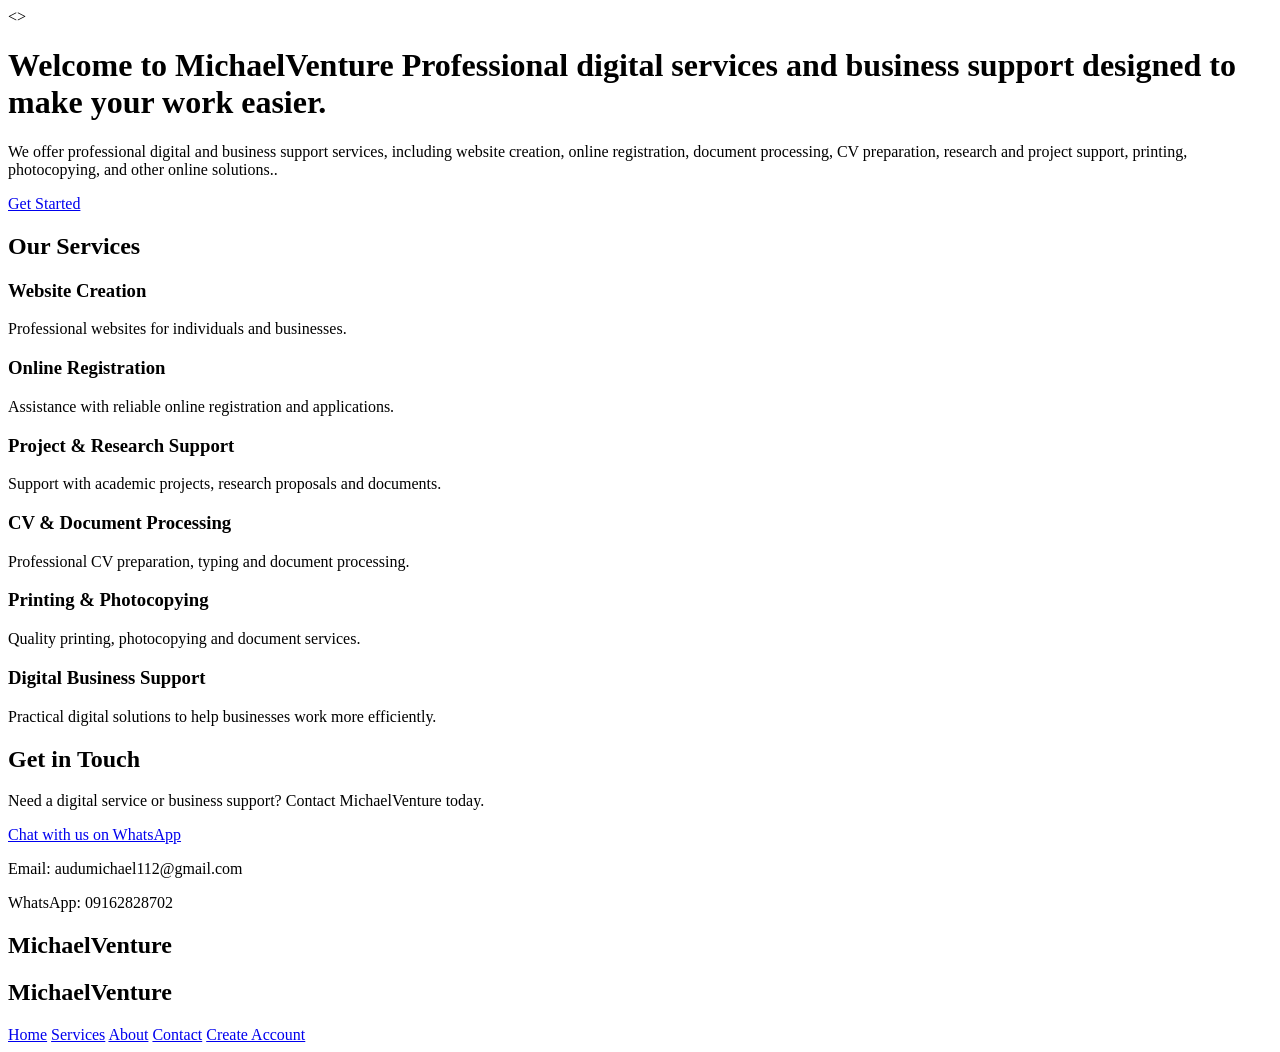
==== index.html @ bf7665ac "Add files via upload" ====
<!DOCTYPE html>
<>
<head>
    <title>MichaelVenture</title>
    <link rel="stylesheet"
      href="style.css">
  </head>

<body>

    <h1>Welcome to MichaelVenture
Professional digital services and business support designed to make your work easier.</h1>

    <p>We offer professional digital and business support services, including website creation, online registration, document processing, CV preparation, research and project support, printing, photocopying, and other online solutions..</p>

    <a href="#services" class="get-started">Get Started</a>
  <section class="services" id="services">

    <h2>Our Services</h2>

    <div class="service-container">

        <div class="service-card">
            <h3>Website Creation</h3>
            <p>Professional websites for individuals and businesses.</p>
        </div>

        <div class="service-card">
            <h3>Online Registration</h3>
            <p>Assistance with reliable online registration and applications.</p>
        </div>

        <div class="service-card">
            <h3>Project & Research Support</h3>
            <p>Support with academic projects, research proposals and documents.</p>
        </div>

        <div class="service-card">
            <h3>CV & Document Processing</h3>
            <p>Professional CV preparation, typing and document processing.</p>
        </div>

        <div class="service-card">
            <h3>Printing & Photocopying</h3>
            <p>Quality printing, photocopying and document services.</p>
        </div>

        <div class="service-card">
            <h3>Digital Business Support</h3>
            <p>Practical digital solutions to help businesses work more efficiently.</p>
        </div>

    </div>

  </><section class="contact" id="contact">

    <h2>Get in Touch</h2>

    <p>
        Need a digital service or business support?
        Contact MichaelVenture today.
    </p>

    <a href="https://wa.me/2349162828702" class="contact-button">
        Chat with us on WhatsApp
    </a>

    <p>Email: audumichael112@gmail.com</p>
    <p>WhatsApp: 09162828702</p>

  </section>

</body>
        <nav>
              <h2>MichaelVenture</h2>

    <nav>
    <h2>MichaelVenture</h2>

    <div>
        <a href="#">Home</a>
        <a href="#services">Services</a>
        <a href="#about">About</a>
        <a href="#contact">Contact</a>
        <a href="register.html">Create Account</a>
    </div>
    </nav>
---- style.css ----
{body {
    font-family: Arial, sans-serif;
    text-align: center;
    padding: 20px;
    background: #f5f5f5;
  }
h1 {
    h1 {
    font-size: 32px;
    margin-bottom: 15px;
    }
p {
    font-size: 18px;
    line-height: 1.6;
}

button {
    padding: 12px 25px;
    font-size: 16px;
    border: none;
    border-radius: 8px;
    cursor: pointer;
  nav {
    display: flex;
    justify-content: space-between;
    align-items: center;
    padding: 15px 20px;
    background: #111;
}

nav h2 {
    margin: 0;
    color: white;
}

nav a {
    color: white;
    text-decoration: none;
    margin-left: 15px;
.services {
    padding: 40px 20px;
}

.services h2 {
    font-size: 30px;
    margin-bottom: 25px;
}

.service-container {
    display: grid;
    gap: 20px;
}

.service-card {
    background: white;
    padding: 20px;
    border-radius: 12px;
    box-shadow: 0 4px 10px rgba(0, 0, 0, 0.1);
}

.service-card h3 {
    margin-top: 0;
    font-size: 20px;
}

.service-card p {
    margin-bottom: 0;
@media (min-width: 700px) {

    .service-container {
        grid-template-columns: repeat(3, 1fr);
    }
.get-started {
    display: inline-block;
    padding: 12px 25px;
    background: #111;
    color: white;
    text-decoration: none;
    border-radius: 8px;
    margin-top: 20px;
}.contact {
    padding:.register {
    max-width: 450px;
    margin: 40px auto;
    padding: 30px 20px;
    background: white;
    border-radius: 12px;
    box-shadow: 0 4px 15px rgba(0, 0, 0, 0.1);
}

.register h1 {
    text-align: center;
    font-size: 30px;
    margin-bottom: 10px;
}

.register > p {
    text-align: center;
    line-height: 1.5;
}

.register form {
    display: flex;
    flex-direction: column;
    margin-top: 25px;
}

.register label {
    margin-top: 15px;
    margin-bottom: 6px;
    font-weight: bold;
}

.register input {
    padding: 13px;
    border: 1px solid #ccc;
    border-radius: 7px;
    font-size: 16px;
}

.register button {
    margin-top: 25px;
    padding: 13px;
    background: #111;
    color: white;
    border: none;
    border-radius: 7px;
    font-size: 16px;
} 50px 20px;
    text-align: center;
    background: white;
    margin-top: 30px;
}

.contact h2 {
    font-size: 30px;
    margin-bottom: 15px;
}

.contact p {
    margin: 10px 0;
}

.contact-button {
    display: inline-block;
    padding: 13px 25px;
    margin: 20px 0;
    background: #111;
    color: white;
    text-decoration: none;
    border-radius: 8px;
}.login {
    max-width: 450px;
    margin: 40px auto;
    padding: 30px 20px;
    background: white;
    border-radius: 12px;
    box-shadow: 0 4px 15px rgba(0, 0, 0, 0.1);
}

.login h1 {
    text-align: center;
    font-size: 30px;
    margin-bottom: 10px;
}

.login > p {
    text-align: center;
    line-height: 1.5;
}

.login form {
    display: flex;
    flex-direction: column;
    margin-top: 25px;
}

.login label {
    margin-top: 15px;
    margin-bottom: 6px;
    font-weight: bold;
}

.login input {
    padding: 13px;
    border: 1px solid #ccc;
    border-radius: 7px;
    font-size: 16px;
}

.login button {
    margin-top: 25px;
    padding: 13px;
    background: #111;
    color: white;
    border: none;
    border-radius: 7px;
    font-size: 16px;
}
}
      .login {
    max-width: 450px;
    margin: 40px auto;
    padding: 30px 20px;
    background: white;
    border-radius: 12px;
    box-shadow: 0 4px 15px rgba(0, 0, 0, 0.1);
}

.login h1 {
    text-align: center;
    font-size: 30px;
    margin-bottom: 10px;
}

.login > p {
    text-align: center;
    line-height: 1.5;
}

.login form {
    display: flex;
    flex-direction: column;
    margin-top: 25px;
}

.login label {
    margin-top: 15px;
    margin-bottom: 6px;
    font-weight: bold;
}

.login input {
    padding: 13px;
    border: 1px solid #ccc;
    border-radius: 7px;
    font-size: 16px;
}

.login button {
    margin-top: 25px;
    padding: 13px;
    background: #111;
    color: white;
    border: none;
    border-radius: 7px;
    font-size: 16px;
}
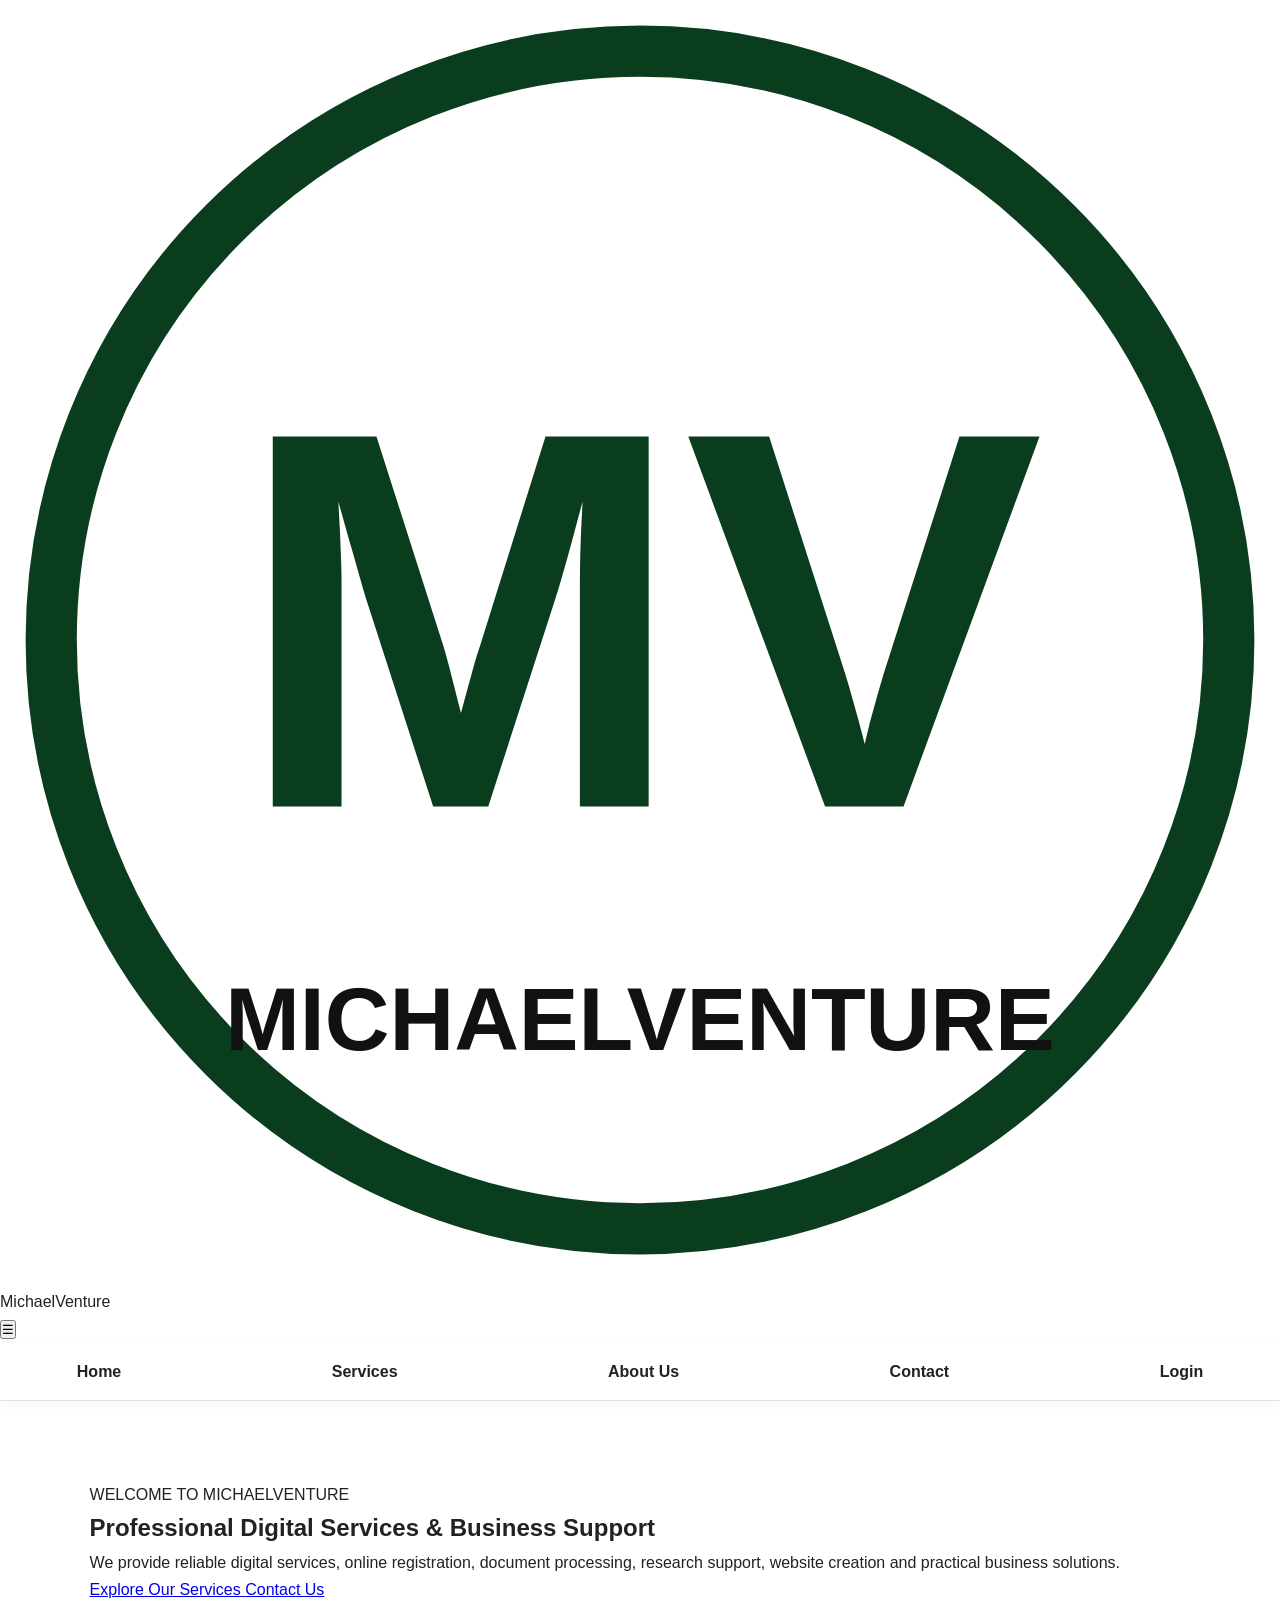
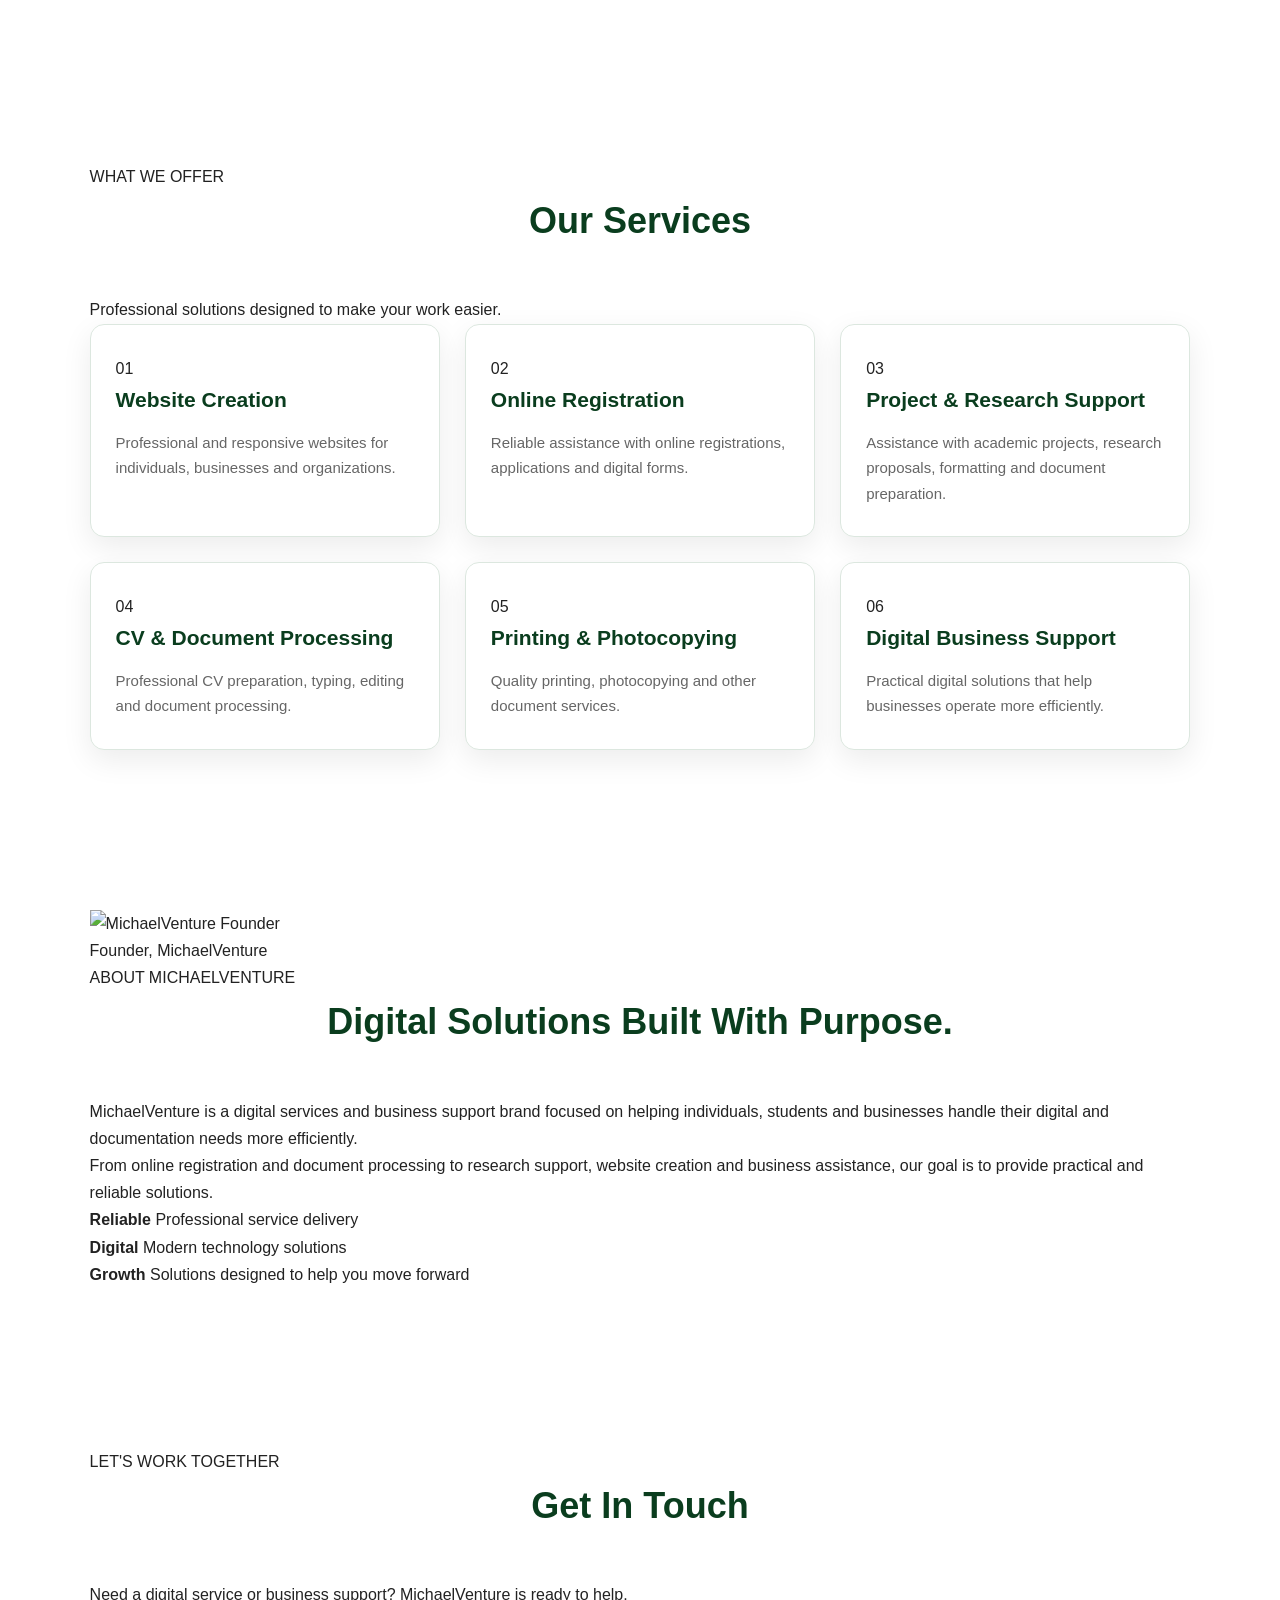
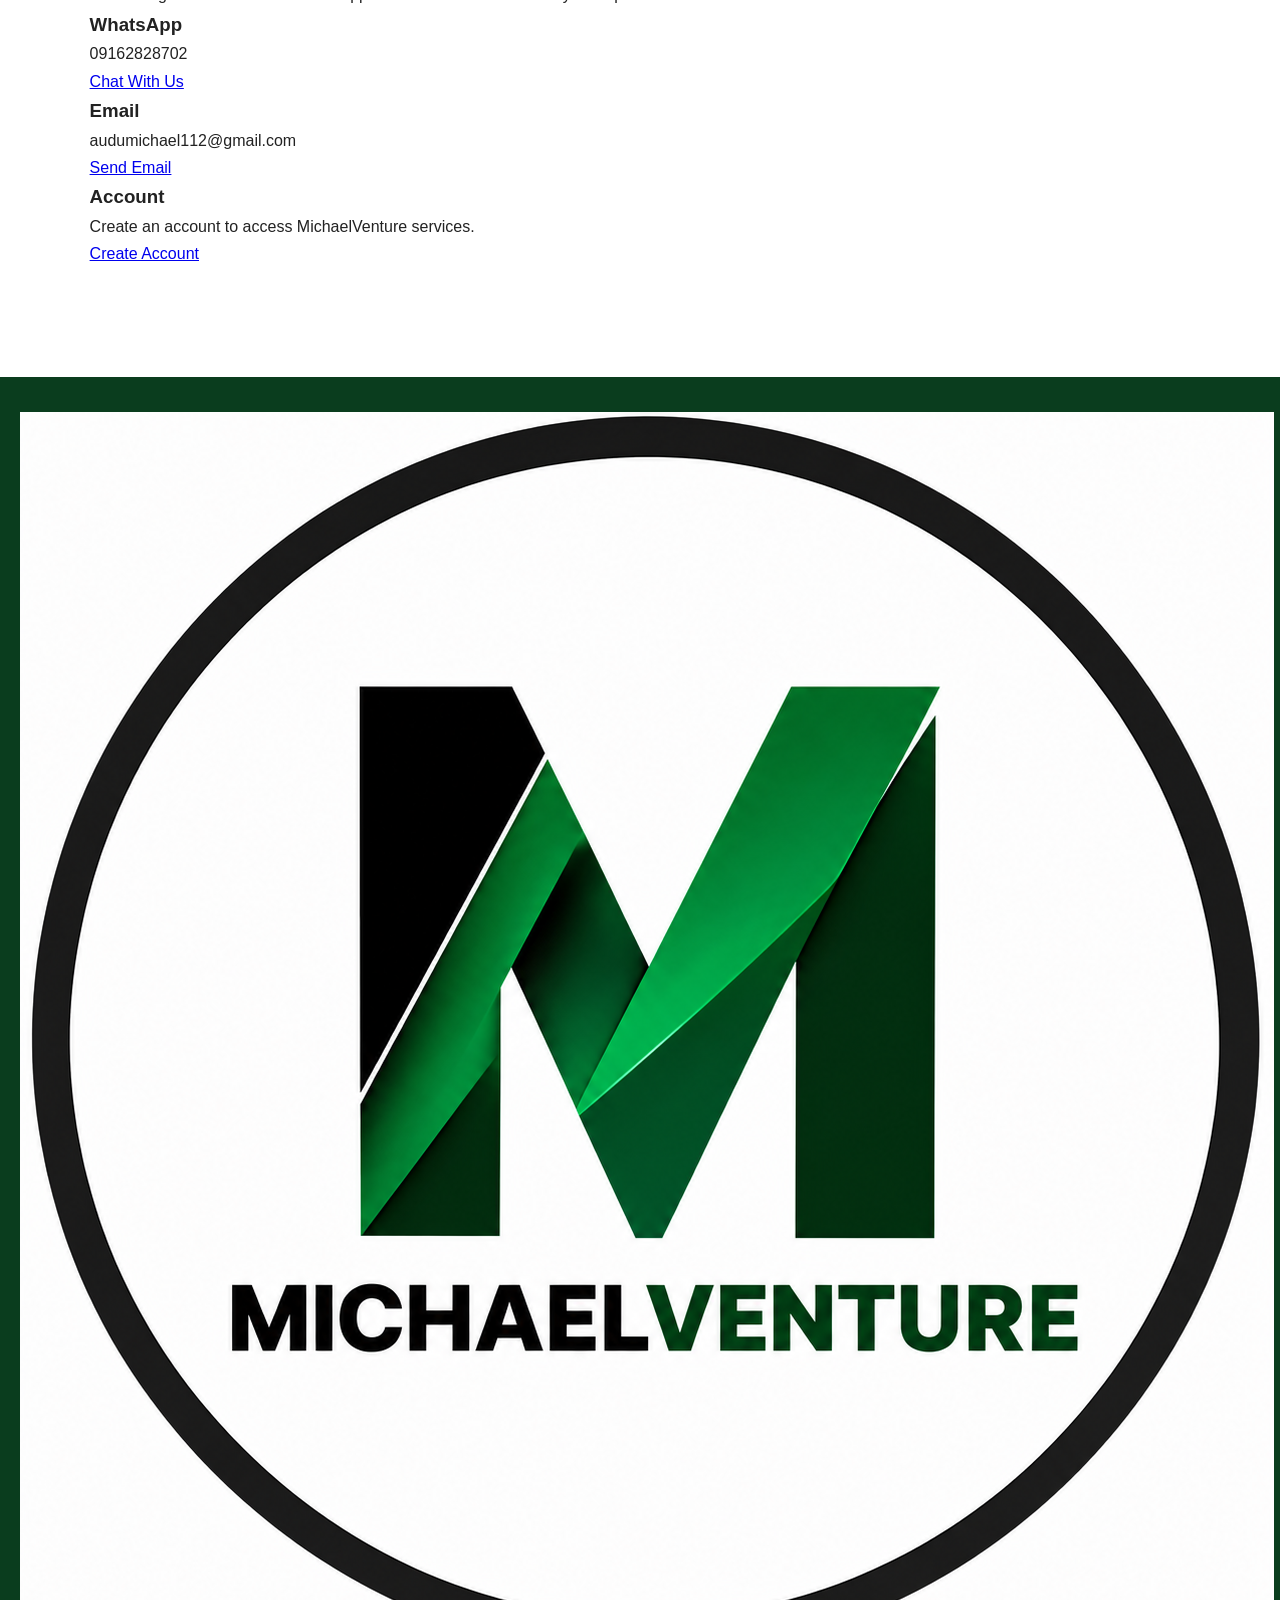
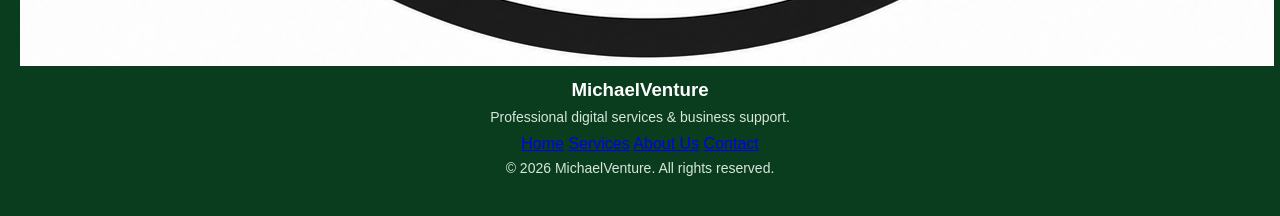
==== commit 22161a98: "Update index.html" ====
--- a/index.html
+++ b/index.html
@@ -1,87 +1,374 @@
 <!DOCTYPE html>
-<>
+<html lang="en">
 <head>
-    <title>MichaelVenture</title>
-    <link rel="stylesheet"
-      href="style.css">
-  </head>
+    <meta charset="UTF-8">
+    <meta name="viewport" content="width=device-width, initial-scale=1.0">
+
+    <title>MichaelVenture | Digital Services & Business Support</title>
+
+    <link rel="stylesheet" href="style.css">
+
+    <style>
+        /* HOMEPAGE WATERMARK */
+        html {
+            min-height: 100%;
+            background: #f1f7f3;
+            scroll-behavior: smooth;
+        }
+
+        body {
+            position: relative;
+            isolation: isolate;
+            min-height: 100vh;
+        }
+
+        body::before {
+            content: "";
+            position: fixed;
+            inset: 0;
+            background-image: url("./logo.png");
+            background-repeat: no-repeat;
+            background-position: center center;
+            background-size: min(85vw, 600px);
+            opacity: 0.16;
+            pointer-events: none;
+            z-index: -1;
+        }
+
+        /* Keep the header and page content above the watermark */
+        body > header,
+        body > main,
+        body > footer {
+            position: relative;
+            z-index: 1;
+        }
+
+        /* Keep the green header and footer unchanged */
+        .header,
+        .footer {
+            position: relative;
+            z-index: 2;
+        }
+
+        /* Let the watermark show through light content sections */
+        .hero,
+        .services-section,
+        .about-section,
+        .contact-section {
+            background-color: transparent;
+        }
+
+        /* Watermark size on mobile phones */
+        @media (max-width: 600px) {
+            body::before {
+                background-size: 90vw auto;
+                opacity: 0.16;
+            }
+        }
+    </style>
+</head>
 
 <body>
 
-    <h1>Welcome to MichaelVenture
-Professional digital services and business support designed to make your work easier.</h1>
-
-    <p>We offer professional digital and business support services, including website creation, online registration, document processing, CV preparation, research and project support, printing, photocopying, and other online solutions..</p>
-
-    <a href="#services" class="get-started">Get Started</a>
-  <section class="services" id="services">
-
-    <h2>Our Services</h2>
-
-    <div class="service-container">
-
-        <div class="service-card">
-            <h3>Website Creation</h3>
-            <p>Professional websites for individuals and businesses.</p>
+    <!-- HEADER -->
+    <header class="header">
+
+        <div class="logo-area">
+
+            <div class="mv-logo">
+                <svg viewBox="0 0 100 100"
+                     xmlns="http://www.w3.org/2000/svg">
+
+                    <circle cx="50" cy="50" r="46"
+                            fill="white"
+                            stroke="#0a3d1e"
+                            stroke-width="4"/>
+
+                    <text x="50" y="63"
+                          text-anchor="middle"
+                          font-family="Arial, sans-serif"
+                          font-size="42"
+                          font-weight="900"
+                          fill="#0a3d1e">MV</text>
+
+                    <text x="50" y="82"
+                          text-anchor="middle"
+                          font-family="Arial, sans-serif"
+                          font-size="7"
+                          font-weight="bold"
+                          fill="#111">MICHAELVENTURE</text>
+                </svg>
+            </div>
+
+            <span>MichaelVenture</span>
+
         </div>
 
-        <div class="service-card">
-            <h3>Online Registration</h3>
-            <p>Assistance with reliable online registration and applications.</p>
+        <button class="menu-toggle"
+                onclick="toggleMenu()"
+                aria-label="Toggle navigation menu">☰</button>
+
+        <nav class="navigation" id="mainNavigation">
+            <a href="#home">Home</a>
+            <a href="#services">Services</a>
+            <a href="#about">About Us</a>
+            <a href="#contact">Contact</a>
+            <a href="login.html" class="login-btn">Login</a>
+        </nav>
+
+    </header>
+
+    <!-- HOMEPAGE CONTENT -->
+    <main>
+
+        <!-- HOME -->
+        <section id="home" class="hero">
+
+            <div class="hero-content">
+
+                <p class="small-title">WELCOME TO MICHAELVENTURE</p>
+
+                <h1>
+                    Professional Digital Services
+                    <span>& Business Support</span>
+                </h1>
+
+                <p class="hero-text">
+                    We provide reliable digital services, online registration,
+                    document processing, research support, website creation
+                    and practical business solutions.
+                </p>
+
+                <div class="hero-buttons">
+                    <a href="#services" class="primary-btn">
+                        Explore Our Services
+                    </a>
+
+                    <a href="#contact" class="secondary-btn">
+                        Contact Us
+                    </a>
+                </div>
+
+            </div>
+
+        </section>
+
+        <!-- SERVICES -->
+        <section id="services" class="services-section">
+
+            <div class="section-heading">
+
+                <p>WHAT WE OFFER</p>
+
+                <h2>Our Services</h2>
+
+                <span>
+                    Professional solutions designed to make your work easier.
+                </span>
+
+            </div>
+
+            <div class="service-container">
+
+                <div class="service-card">
+                    <div class="service-number">01</div>
+                    <h3>Website Creation</h3>
+                    <p>
+                        Professional and responsive websites for individuals,
+                        businesses and organizations.
+                    </p>
+                </div>
+
+                <div class="service-card">
+                    <div class="service-number">02</div>
+                    <h3>Online Registration</h3>
+                    <p>
+                        Reliable assistance with online registrations,
+                        applications and digital forms.
+                    </p>
+                </div>
+
+                <div class="service-card">
+                    <div class="service-number">03</div>
+                    <h3>Project & Research Support</h3>
+                    <p>
+                        Assistance with academic projects, research proposals,
+                        formatting and document preparation.
+                    </p>
+                </div>
+
+                <div class="service-card">
+                    <div class="service-number">04</div>
+                    <h3>CV & Document Processing</h3>
+                    <p>
+                        Professional CV preparation, typing, editing and
+                        document processing.
+                    </p>
+                </div>
+
+                <div class="service-card">
+                    <div class="service-number">05</div>
+                    <h3>Printing & Photocopying</h3>
+                    <p>
+                        Quality printing, photocopying and other document
+                        services.
+                    </p>
+                </div>
+
+                <div class="service-card">
+                    <div class="service-number">06</div>
+                    <h3>Digital Business Support</h3>
+                    <p>
+                        Practical digital solutions that help businesses
+                        operate more efficiently.
+                    </p>
+                </div>
+
+            </div>
+
+        </section>
+
+        <!-- ABOUT -->
+        <section id="about" class="about-section">
+
+            <div class="about-image">
+    <img
+        src="founder.jpg"
+        alt="MichaelVenture Founder"
+        class="founder-photo"
+    >
+    <p class="founder-caption">Founder, MichaelVenture</p>
+            </div>
+
+            <div class="about-content">
+
+                <p class="section-label">ABOUT MICHAELVENTURE</p>
+
+                <h2>Digital Solutions Built With Purpose.</h2>
+
+                <p>
+                    MichaelVenture is a digital services and business support
+                    brand focused on helping individuals, students and
+                    businesses handle their digital and documentation needs
+                    more efficiently.
+                </p>
+
+                <p>
+                    From online registration and document processing to
+                    research support, website creation and business assistance,
+                    our goal is to provide practical and reliable solutions.
+                </p>
+
+                <div class="about-points">
+
+                    <div>
+                        <strong>Reliable</strong>
+                        <span>Professional service delivery</span>
+                    </div>
+
+                    <div>
+                        <strong>Digital</strong>
+                        <span>Modern technology solutions</span>
+                    </div>
+
+                    <div>
+                        <strong>Growth</strong>
+                        <span>Solutions designed to help you move forward</span>
+                    </div>
+
+                </div>
+
+            </div>
+
+        </section>
+
+        <!-- CONTACT -->
+        <section id="contact" class="contact-section">
+
+            <div class="section-heading">
+
+                <p>LET'S WORK TOGETHER</p>
+
+                <h2>Get In Touch</h2>
+
+                <span>
+                    Need a digital service or business support?
+                    MichaelVenture is ready to help.
+                </span>
+
+            </div>
+
+            <div class="contact-box">
+
+                <div class="contact-item">
+                    <h3>WhatsApp</h3>
+                    <p>09162828702</p>
+
+                    <a href="https://wa.me/2349162828702"
+                       target="_blank"
+                       rel="noopener noreferrer">
+                        Chat With Us
+                    </a>
+                </div>
+
+                <div class="contact-item">
+                    <h3>Email</h3>
+                    <p>audumichael112@gmail.com</p>
+
+                    <a href="mailto:audumichael112@gmail.com">
+                        Send Email
+                    </a>
+                </div>
+
+                <div class="contact-item">
+                    <h3>Account</h3>
+
+                    <p>
+                        Create an account to access
+                        MichaelVenture services.
+                    </p>
+
+                    <a href="register.html">
+                        Create Account
+                    </a>
+                </div>
+
+            </div>
+
+        </section>
+
+    </main>
+
+    <!-- FOOTER -->
+    <footer class="footer">
+
+        <img src="logo.png" alt="MichaelVenture Logo">
+
+        <h3>MichaelVenture</h3>
+
+        <p>
+            Professional digital services & business support.
+        </p>
+
+        <div class="footer-links">
+            <a href="#home">Home</a>
+            <a href="#services">Services</a>
+            <a href="#about">About Us</a>
+            <a href="#contact">Contact</a>
         </div>
 
-        <div class="service-card">
-            <h3>Project & Research Support</h3>
-            <p>Support with academic projects, research proposals and documents.</p>
-        </div>
-
-        <div class="service-card">
-            <h3>CV & Document Processing</h3>
-            <p>Professional CV preparation, typing and document processing.</p>
-        </div>
-
-        <div class="service-card">
-            <h3>Printing & Photocopying</h3>
-            <p>Quality printing, photocopying and document services.</p>
-        </div>
-
-        <div class="service-card">
-            <h3>Digital Business Support</h3>
-            <p>Practical digital solutions to help businesses work more efficiently.</p>
-        </div>
-
-    </div>
-
-  </><section class="contact" id="contact">
-
-    <h2>Get in Touch</h2>
-
-    <p>
-        Need a digital service or business support?
-        Contact MichaelVenture today.
-    </p>
-
-    <a href="https://wa.me/2349162828702" class="contact-button">
-        Chat with us on WhatsApp
-    </a>
-
-    <p>Email: audumichael112@gmail.com</p>
-    <p>WhatsApp: 09162828702</p>
-
-  </section>
+        <p class="copyright">
+            © 2026 MichaelVenture. All rights reserved.
+        </p>
+
+    </footer>
+
+    <script>
+        function toggleMenu() {
+            const menu = document.getElementById("mainNavigation");
+            menu.classList.toggle("active");
+        }
+    </script>
 
 </body>
-        <nav>
-              <h2>MichaelVenture</h2>
-
-    <nav>
-    <h2>MichaelVenture</h2>
-
-    <div>
-        <a href="#">Home</a>
-        <a href="#services">Services</a>
-        <a href="#about">About</a>
-        <a href="#contact">Contact</a>
-        <a href="register.html">Create Account</a>
-    </div>
-    </nav>+</html>
--- a/style.css
+++ b/style.css
@@ -1,248 +1,715 @@
-{body {
-    font-family: Arial, sans-serif;
-    text-align: center;
-    padding: 20px;
-    background: #f5f5f5;
-  }
-h1 {
-    h1 {
-    font-size: 32px;
-    margin-bottom: 15px;
-    }
-p {
+/* ================================
+   MICHAELVENTURE WEBSITE
+   BRAND DESIGN
+   ================================ */
+
+:root {
+    --green: #116530;
+    --dark-green: #0A3D1E;
+    --black: #000000;
+    --white: #ffffff;
+    --light-bg: #f5f8f6;
+    --text: #222222;
+    --muted: #666666;
+    --border: #dce7df;
+    --shadow: 0 10px 30px rgba(0, 0, 0, 0.08);
+}
+
+/* ================================
+   GENERAL
+   ================================ */
+
+* {
+    margin: 0;
+    padding: 0;
+    box-sizing: border-box;
+}
+
+html {
+    scroll-behavior: smooth;
+}
+
+body {
+    font-family: Arial, Helvetica, sans-serif;
+    background: var(--white);
+    color: var(--text);
+    line-height: 1.7;
+}
+
+/* ================================
+   NAVIGATION
+   ================================ */
+
+nav {
+    width: 100%;
+    background: var(--white);
+    border-bottom: 1px solid var(--border);
+    padding: 15px 6%;
+    display: flex;
+    align-items: center;
+    justify-content: space-between;
+    position: sticky;
+    top: 0;
+    z-index: 1000;
+    box-shadow: 0 2px 12px rgba(0, 0, 0, 0.05);
+}
+
+nav h2 {
+    color: var(--dark-green);
+    font-size: 22px;
+    font-weight: 800;
+}
+
+nav div {
+    display: flex;
+    align-items: center;
+    gap: 20px;
+}
+
+nav a {
+    text-decoration: none;
+    color: var(--text);
+    font-weight: 600;
+    transition: 0.3s;
+}
+
+nav a:hover {
+    color: var(--green);
+}
+
+/* ================================
+   HERO / HOME
+   ================================ */
+
+body > h1 {
+    min-height: 70vh;
+    padding: 120px 8% 80px;
+    display: flex;
+    align-items: center;
+    background:
+        linear-gradient(
+            120deg,
+            rgba(10, 61, 30, 0.97),
+            rgba(17, 101, 48, 0.88)
+        );
+    color: var(--white);
+    font-size: clamp(38px, 6vw, 70px);
+    line-height: 1.15;
+    max-width: 100%;
+}
+
+/* ================================
+   MAIN INTRO TEXT
+   ================================ */
+
+body > p {
+    max-width: 900px;
+    margin: 35px auto;
+    padding: 0 25px;
+    color: var(--muted);
     font-size: 18px;
-    line-height: 1.6;
-}
-
-button {
-    padding: 12px 25px;
-    font-size: 16px;
-    border: none;
-    border-radius: 8px;
-    cursor: pointer;
-  nav {
-    display: flex;
-    justify-content: space-between;
-    align-items: center;
-    padding: 15px 20px;
-    background: #111;
-}
-
-nav h2 {
-    margin: 0;
-    color: white;
-}
-
-nav a {
-    color: white;
-    text-decoration: none;
-    margin-left: 15px;
-.services {
-    padding: 40px 20px;
-}
-
-.services h2 {
-    font-size: 30px;
-    margin-bottom: 25px;
-}
-
-.service-container {
-    display: grid;
-    gap: 20px;
-}
-
-.service-card {
-    background: white;
-    padding: 20px;
-    border-radius: 12px;
-    box-shadow: 0 4px 10px rgba(0, 0, 0, 0.1);
-}
-
-.service-card h3 {
-    margin-top: 0;
-    font-size: 20px;
-}
-
-.service-card p {
-    margin-bottom: 0;
-@media (min-width: 700px) {
-
-    .service-container {
-        grid-template-columns: repeat(3, 1fr);
-    }
+    text-align: center;
+}
+
+/* ================================
+   BUTTON
+   ================================ */
+
 .get-started {
     display: inline-block;
-    padding: 12px 25px;
-    background: #111;
+    margin: 10px auto 60px;
+    padding: 14px 28px;
+    background: var(--green);
+    color: var(--white);
+    text-decoration: none;
+    font-weight: 700;
+    border-radius: 8px;
+    transition: 0.3s;
+}
+
+.get-started:hover {
+    background: var(--dark-green);
+    transform: translateY(-2px);
+}
+
+/* ================================
+   SECTIONS
+   ================================ */
+
+section {
+    padding: 80px 7%;
+}
+
+section h2 {
+    text-align: center;
+    font-size: 36px;
+    color: var(--dark-green);
+    margin-bottom: 45px;
+}
+
+/* ================================
+   SERVICES
+   ================================ */
+
+.services {
+    background: var(--light-bg);
+}
+
+.service-container {
+    max-width: 1200px;
+    margin: auto;
+    display: grid;
+    grid-template-columns: repeat(3, 1fr);
+    gap: 25px;
+}
+
+.service-card {
+    background: var(--white);
+    padding: 30px 25px;
+    border-radius: 14px;
+    border: 1px solid var(--border);
+    box-shadow: var(--shadow);
+    transition: 0.3s;
+}
+
+.service-card:hover {
+    transform: translateY(-8px);
+    border-color: var(--green);
+}
+
+.service-card h3 {
+    color: var(--dark-green);
+    font-size: 21px;
+    margin-bottom: 12px;
+}
+
+.service-card p {
+    color: var(--muted);
+    font-size: 15px;
+}
+
+/* ================================
+   CONTACT
+   ================================ */
+
+.contact {
+    background: var(--white);
+    text-align: center;
+}
+
+.contact p {
+    max-width: 700px;
+    margin: 12px auto;
+    color: var(--muted);
+}
+
+.contact a {
+    display: inline-block;
+    margin-top: 20px;
+    padding: 14px 25px;
+    background: #25D366;
     color: white;
     text-decoration: none;
     border-radius: 8px;
-    margin-top: 20px;
-}.contact {
-    padding:.register {
-    max-width: 450px;
-    margin: 40px auto;
-    padding: 30px 20px;
-    background: white;
-    border-radius: 12px;
-    box-shadow: 0 4px 15px rgba(0, 0, 0, 0.1);
-}
-
-.register h1 {
-    text-align: center;
-    font-size: 30px;
+    font-weight: 700;
+    transition: 0.3s;
+}
+
+.contact a:hover {
+    transform: translateY(-3px);
+}
+
+/* ================================
+   FOOTER
+   ================================ */
+
+footer {
+    background: var(--dark-green);
+    color: var(--white);
+    text-align: center;
+    padding: 35px 20px;
+    margin-top: 30px;
+}
+
+footer h2 {
     margin-bottom: 10px;
 }
 
-.register > p {
-    text-align: center;
-    line-height: 1.5;
-}
-
-.register form {
+footer p {
+    color: #d7e5dc;
+    font-size: 14px;
+}
+
+/* ================================
+   MOBILE RESPONSIVENESS
+   ================================ */
+
+@media (max-width: 800px) {
+
+    nav {
+        padding: 14px 5%;
+    }
+
+    nav div {
+        gap: 10px;
+    }
+
+    nav a {
+        font-size: 13px;
+    }
+
+    body > h1 {
+        min-height: 55vh;
+        padding: 80px 7% 60px;
+        font-size: 40px;
+    }
+
+    section {
+        padding: 60px 5%;
+    }
+
+    section h2 {
+        font-size: 30px;
+    }
+
+    .service-container {
+        grid-template-columns: 1fr;
+    }
+
+    .service-card {
+        padding: 25px 20px;
+    }
+}
+
+@media (max-width: 500px) {
+
+    nav {
+        flex-direction: column;
+        gap: 12px;
+    }
+
+    nav div {
+        flex-wrap: wrap;
+        justify-content: center;
+    }
+
+    body > h1 {
+        font-size: 34px;
+        text-align: center;
+        justify-content: center;
+    }
+
+    body > p {
+        font-size: 16px;
+    }
+  /* ================================
+   MOBILE & HEADER IMPROVEMENT
+================================ */
+
+.header {
+    background: #ffffff;
+    padding: 15px 25px;
+    display: flex;
+    align-items: center;
+    justify-content: space-between;
+    gap: 20px;
+    border-bottom: 1px solid #dce7df;
+    position: sticky;
+    top: 0;
+    z-index: 1000;
+}
+
+.logo-area {
+    display: flex;
+    align-items: center;
+    gap: 10px;
+    font-size: 22px;
+    font-weight: 800;
+    color: #0a3d1e;
+}
+
+.logo-area {
+    display: flex;
+    align-items: center;
+    gap: 10px;
+    font-size: 22px;
+    font-weight: 800;
+    color: #0a3d1e;
+}
+
+.mv-logo {
+    width: 50px;
+    height: 50px;
+    flex-shrink: 0;
+}
+
+.mv-logo svg {
+    width: 100%;
+    height: 100%;
+    display: block;
+}
+
+
+.navigation {
+    display: flex;
+    align-items: center;
+    gap: 22px;
+}
+
+.navigation a {
+    color: #222222;
+    text-decoration: none;
+    font-weight: 600;
+    font-size: 15px;
+}
+
+.navigation a:hover {
+    color: #116530;
+}
+
+/* HERO */
+
+.hero {
+    padding: 80px 25px;
+    background: #f5f8f6;
+}
+
+.hero-content {
+    max-width: 1100px;
+    margin: auto;
+}
+
+.hero h1 {
+    color: #0a3d1e;
+    font-size: clamp(38px, 7vw, 68px);
+    line-height: 1.08;
+    margin: 15px 0 25px;
+}
+
+.hero-text {
+    max-width: 700px;
+    font-size: 18px;
+    line-height: 1.8;
+    color: #555555;
+}
+
+.small-title {
+    color: #116530;
+    font-weight: 700;
+    letter-spacing: 1px;
+}
+
+@media (max-width: 700px) {
+
+    .header {
+        flex-direction: column;
+        align-items: center;
+        padding: 18px 15px;
+    }
+
+    .navigation {
+        width: 100%;
+        justify-content: center;
+        flex-wrap: wrap;
+        gap: 12px 18px;
+    }
+
+    .navigation a {
+        font-size: 14px;
+    }
+
+    .hero {
+        padding: 55px 20px;
+    }
+
+    .hero h1 {
+        font-size: 42px;
+    }
+
+    .hero-text {
+        font-size: 16px;
+        line-height: 1.7;
+    }
+}
+@media (max-width: 768px) {
+    .navigation {
+        flex-direction: column;
+        gap: 20px;
+        width: 100%;
+        padding: 20px 0;
+    }
+
+    .navigation a {
+        font-size: 18px;
+    }
+}
+/* MOBILE MENU FIX */
+.menu-toggle {
+    display: none;
+}
+
+@media (max-width: 768px) {
+
+    .menu-toggle {
+        display: block;
+        background: none;
+        border: none;
+        font-size: 28px;
+        cursor: pointer;
+    }
+
+    .navigation {
+        display: none;
+        flex-direction: column;
+        width: 100%;
+        gap: 25px;
+    }
+
+    .navigation.active {
+        display: flex;
+    }
+} /* MichaelVenture Welcome Page */
+
+.welcome-container {
+    min-height: 100vh;
     display: flex;
     flex-direction: column;
-    margin-top: 25px;
-}
-
-.register label {
-    margin-top: 15px;
-    margin-bottom: 6px;
+    justify-content: center;
+    align-items: center;
+    text-align: center;
+    padding: 20px;
+}
+
+.welcome-container h1 {
+    font-size: 42px;
+    margin-bottom: 15px;
+    color: #064d2f;
+}
+
+.welcome-container p {
+    font-size: 20px;
+    color: #333;
+    margin-bottom: 30px;
+}
+
+.auth-buttons {
+    display: flex;
+    justify-content: center;
+    gap: 15px;
+}
+
+.auth-buttons a {
+    text-decoration: none;
+    background: #064d2f;
+    color: white;
+    padding: 13px 25px;
+    border-radius: 8px;
     font-weight: bold;
 }
 
-.register input {
-    padding: 13px;
+.auth-buttons a:hover {
+    background: #087a49;
+}
+
+@media (max-width: 600px) {
+    .welcome-container h1 {
+        font-size: 32px;
+    }
+
+    .welcome-container p {
+        font-size: 18px;
+        line-height: 1.5;
+    }
+
+    .auth-buttons {
+        flex-direction: column;
+        width: 100%;
+        max-width: 250px;
+    }
+
+    .auth-buttons a {
+        width: 100%;
+        text-align: center;
+    }
+}/* GLOBAL FOOTER */
+.site-footer {
+    width: 100%;
+    background: #063f2b;
+    color: white;
+    text-align: center;
+    padding: 20px 15px;
+    margin-top: 40px;
+    font-size: 14px;
+}
+
+.site-footer p {
+    margin: 0;
+}
+
+.site-footer strong {
+    color: #ffffff;
+}.site-footer {
+    text-align: center;
+    padding: 25px 15px;
+    margin-top: 30px;
+    color: #075c3b;
+    font-size: 14px;
+}/* =========================
+   REGISTER / LOGIN AUTH PAGES
+   ========================= */
+
+.auth-container {
+    width: 100%;
+    max-width: 430px;
+    margin: 0 auto;
+    padding: 50px 25px;
+    box-sizing: border-box;
+    text-align: center;
+}
+
+.logo-circle {
+    width: 65px;
+    height: 65px;
+    margin: 0 auto 20px;
+    background: #075c3b;
+    color: white;
+    border-radius: 50%;
+    display: flex;
+    align-items: center;
+    justify-content: center;
+    font-weight: bold;
+    font-size: 22px;
+}
+
+.auth-container h1 {
+    color: #075c3b;
+    font-size: 32px;
+    margin: 0 0 10px;
+}
+
+.auth-container h2 {
+    font-size: 28px;
+    margin: 10px 0;
+}
+
+.auth-subtitle {
+    color: #555;
+    margin-bottom: 30px;
+}
+
+#registerForm,
+#loginForm {
+    width: 100%;
+}
+
+.form-group {
+    margin-bottom: 18px;
+    text-align: left;
+}
+
+.form-group label {
+    display: block;
+    margin-bottom: 7px;
+    font-weight: 600;
+    color: #333;
+}
+
+.form-group input {
+    width: 100%;
+    box-sizing: border-box;
+    padding: 14px;
     border: 1px solid #ccc;
-    border-radius: 7px;
+    border-radius: 8px;
     font-size: 16px;
-}
-
-.register button {
-    margin-top: 25px;
-    padding: 13px;
-    background: #111;
+    outline: none;
+}
+
+.form-group input:focus {
+    border-color: #075c3b;
+}
+
+.auth-button {
+    width: 100%;
+    padding: 14px;
+    margin-top: 5px;
+    background: #075c3b;
     color: white;
     border: none;
-    border-radius: 7px;
+    border-radius: 8px;
     font-size: 16px;
-} 50px 20px;
-    text-align: center;
-    background: white;
+    font-weight: bold;
+    cursor: pointer;
+}
+
+.auth-button:hover {
+    background: #064c32;
+}
+
+.auth-link {
+    margin-top: 20px;
+    color: #555;
+}
+
+.auth-link a,
+.back-home a {
+    color: #075c3b;
+    font-weight: bold;
+    text-decoration: none;
+}
+
+.back-home {
+    margin-top: 15px;
+}
+
+.site-footer {
+    text-align: center;
+    padding: 25px 15px;
     margin-top: 30px;
-}
-
-.contact h2 {
-    font-size: 30px;
-    margin-bottom: 15px;
-}
-
-.contact p {
-    margin: 10px 0;
-}
-
-.contact-button {
-    display: inline-block;
-    padding: 13px 25px;
-    margin: 20px 0;
-    background: #111;
-    color: white;
-    text-decoration: none;
-    border-radius: 8px;
-}.login {
-    max-width: 450px;
-    margin: 40px auto;
-    padding: 30px 20px;
-    background: white;
-    border-radius: 12px;
-    box-shadow: 0 4px 15px rgba(0, 0, 0, 0.1);
-}
-
-.login h1 {
-    text-align: center;
-    font-size: 30px;
-    margin-bottom: 10px;
-}
-
-.login > p {
-    text-align: center;
-    line-height: 1.5;
-}
-
-.login form {
+    color: #075c3b;
+    font-size: 14px;
+}
+/* MICHAELVENTURE RESPONSIVE DESIGN */
+
+.welcome-container {
+    width: 100%;
+    max-width: 100%;
+    min-height: 100vh;
+    min-height: 100svh;
+    box-sizing: border-box;
+    padding: 24px 16px;
+    margin: 0 auto;
+}
+
+.welcome-container h1 {
+    font-size: clamp(28px, 6vw, 42px);
+    line-height: 1.3;
+    overflow-wrap: anywhere;
+}
+
+.welcome-container p {
+    font-size: clamp(16px, 3.5vw, 20px);
+    line-height: 1.6;
+}
+
+.auth-buttons {
+    width: 100%;
+    max-width: 480px;
+    margin: 0 auto;
     display: flex;
     flex-direction: column;
-    margin-top: 25px;
-}
-
-.login label {
-    margin-top: 15px;
-    margin-bottom: 6px;
-    font-weight: bold;
-}
-
-.login input {
-    padding: 13px;
-    border: 1px solid #ccc;
-    border-radius: 7px;
-    font-size: 16px;
-}
-
-.login button {
-    margin-top: 25px;
-    padding: 13px;
-    background: #111;
-    color: white;
-    border: none;
-    border-radius: 7px;
-    font-size: 16px;
-}
-}
-      .login {
-    max-width: 450px;
-    margin: 40px auto;
-    padding: 30px 20px;
-    background: white;
-    border-radius: 12px;
-    box-shadow: 0 4px 15px rgba(0, 0, 0, 0.1);
-}
-
-.login h1 {
-    text-align: center;
-    font-size: 30px;
-    margin-bottom: 10px;
-}
-
-.login > p {
-    text-align: center;
-    line-height: 1.5;
-}
-
-.login form {
-    display: flex;
-    flex-direction: column;
-    margin-top: 25px;
-}
-
-.login label {
-    margin-top: 15px;
-    margin-bottom: 6px;
-    font-weight: bold;
-}
-
-.login input {
-    padding: 13px;
-    border: 1px solid #ccc;
-    border-radius: 7px;
-    font-size: 16px;
-}
-
-.login button {
-    margin-top: 25px;
-    padding: 13px;
-    background: #111;
-    color: white;
-    border: none;
-    border-radius: 7px;
-    font-size: 16px;
-}
+    gap: 14px;
+}
+
+.auth-buttons a {
+    display: block;
+    width: 100%;
+    box-sizing: border-box;
+    text-align: center;
+    padding: 15px 12px;
+}
+
+@media (min-width: 768px) {
+    .welcome-container {
+        padding: 40px 24px;
+    }
+}
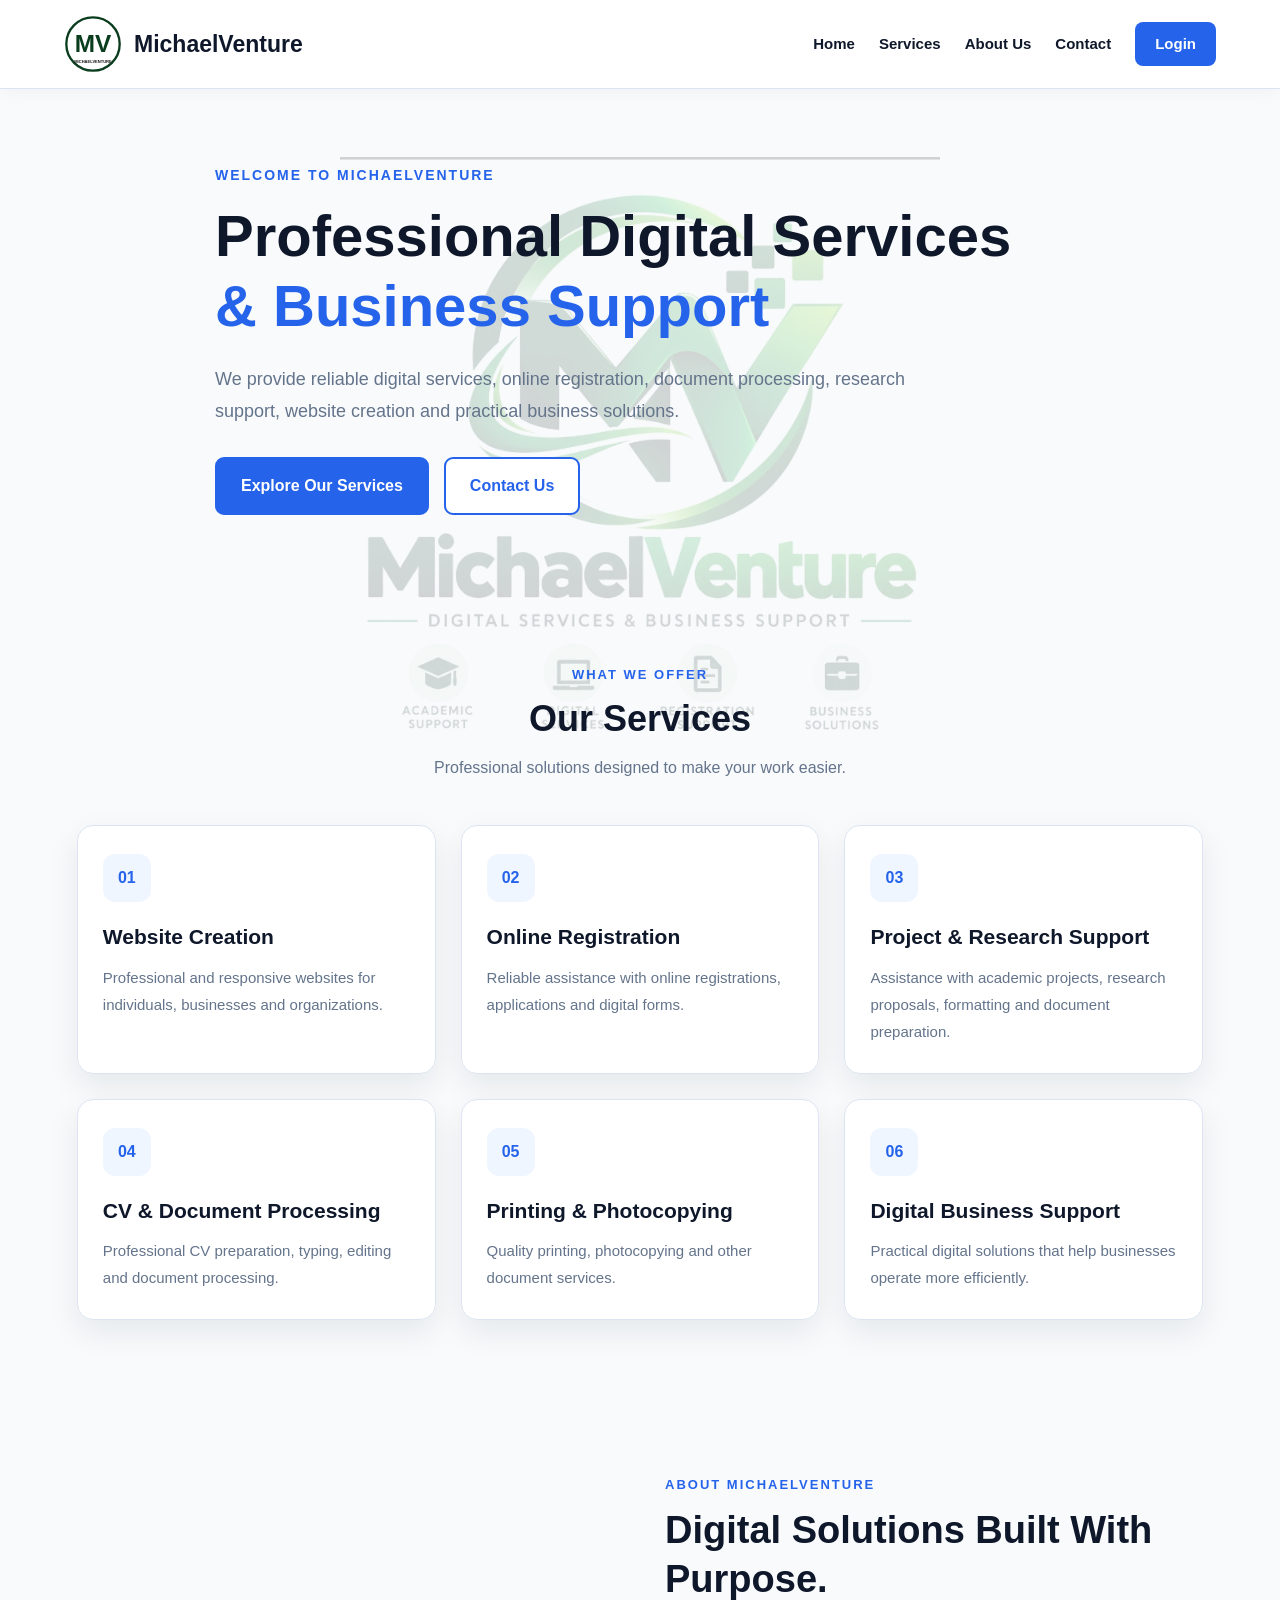
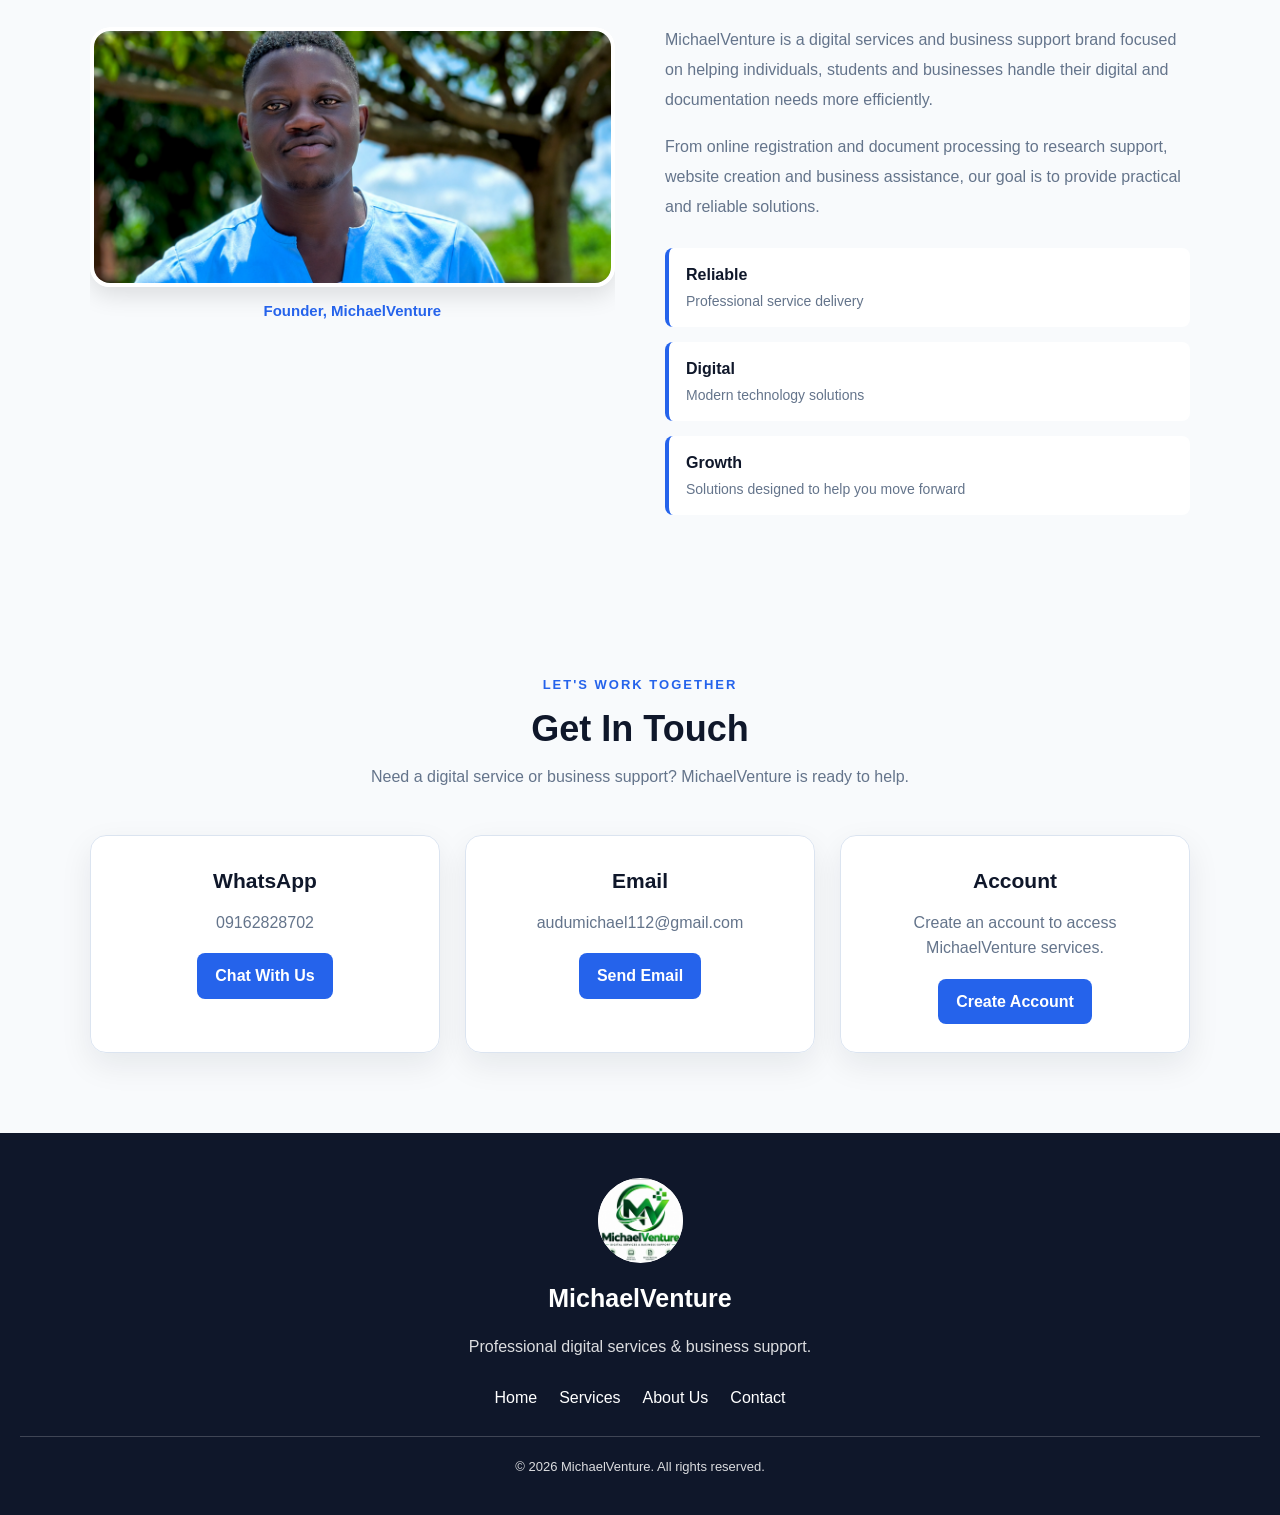
==== commit 63990fb5: "Add files via upload" ====
--- a/index.html
+++ b/index.html
@@ -371,4 +371,4 @@
     </script>
 
 </body>
-</html>
+</html>
--- a/style.css
+++ b/style.css
@@ -1,715 +1,811 @@
-/* ================================
-   MICHAELVENTURE WEBSITE
-   BRAND DESIGN
-   ================================ */
+/* =========================================
+   MICHAELVENTURE
+   Premium Navy, Royal Blue & White Design
+   Responsive Layout + Global Logo Watermark
+========================================= */
 
 :root {
-    --green: #116530;
-    --dark-green: #0A3D1E;
-    --black: #000000;
+    --green: #2563eb;
+    --dark-green: #0f172a;
+    --primary-green: #1d4ed8;
+    --light-green: #eff6ff;
+    --accent-green: #3b82f6;
+
     --white: #ffffff;
-    --light-bg: #f5f8f6;
-    --text: #222222;
-    --muted: #666666;
-    --border: #dce7df;
-    --shadow: 0 10px 30px rgba(0, 0, 0, 0.08);
-}
-
-/* ================================
-   GENERAL
-   ================================ */
+    --background: #f8fafc;
+    --text: #172554;
+    --muted: #64748b;
+    --border: #dbe4f0;
+
+    --shadow: 0 12px 32px rgba(15, 23, 42, 0.08);
+    --radius: 16px;
+}
+
+/* =========================================
+   GENERAL SETTINGS
+========================================= */
 
 * {
+    box-sizing: border-box;
+}
+
+html {
+    min-height: 100%;
+    scroll-behavior: smooth;
+    background: var(--background);
+}
+
+body {
+    position: relative;
+    isolation: isolate;
+    min-height: 100vh;
     margin: 0;
     padding: 0;
-    box-sizing: border-box;
-}
-
-html {
-    scroll-behavior: smooth;
-}
-
-body {
     font-family: Arial, Helvetica, sans-serif;
-    background: var(--white);
+    font-size: 16px;
+    line-height: 1.6;
     color: var(--text);
-    line-height: 1.7;
-}
-
-/* ================================
-   NAVIGATION
-   ================================ */
-
-nav {
+    background: var(--background);
+}
+
+img {
+    display: block;
+    max-width: 100%;
+    height: auto;
+}
+
+a {
+    color: var(--green);
+    text-decoration: none;
+    transition: color 0.3s ease, background 0.3s ease;
+}
+
+a:hover {
+    color: var(--dark-green);
+}
+
+button,
+input,
+select,
+textarea {
+    font: inherit;
+}
+
+button {
+    cursor: pointer;
+}
+
+/* =========================================
+   MICHAELVENTURE GLOBAL WATERMARK
+========================================= */
+
+body::before {
+    content: "";
+    position: fixed;
+    inset: 0;
+    background-image: url("./logo.png");
+    background-repeat: no-repeat;
+    background-position: center center;
+    background-size: min(85vw, 600px);
+    opacity: 0.15;
+    pointer-events: none;
+    z-index: -1;
+}
+
+/* =========================================
+   PAGE CONTENT
+========================================= */
+
+body > header,
+body > main,
+body > footer {
+    position: relative;
+    z-index: 1;
+}
+
+/* =========================================
+   HEADER
+========================================= */
+
+header,
+.header,
+.site-header {
     width: 100%;
+    position: relative;
+    z-index: 5;
     background: var(--white);
     border-bottom: 1px solid var(--border);
-    padding: 15px 6%;
+    box-shadow: 0 3px 16px rgba(15, 23, 42, 0.04);
+}
+
+.header {
     display: flex;
     align-items: center;
     justify-content: space-between;
-    position: sticky;
-    top: 0;
-    z-index: 1000;
-    box-shadow: 0 2px 12px rgba(0, 0, 0, 0.05);
-}
-
-nav h2 {
-    color: var(--dark-green);
-    font-size: 22px;
-    font-weight: 800;
-}
-
-nav div {
+    flex-wrap: wrap;
+    gap: 15px;
+    padding: 15px 5%;
+}
+
+.logo-area,
+.brand,
+.brand-area {
     display: flex;
     align-items: center;
-    gap: 20px;
-}
-
-nav a {
-    text-decoration: none;
-    color: var(--text);
-    font-weight: 600;
-    transition: 0.3s;
-}
-
-nav a:hover {
-    color: var(--green);
-}
-
-/* ================================
-   HERO / HOME
-   ================================ */
-
-body > h1 {
-    min-height: 70vh;
-    padding: 120px 8% 80px;
-    display: flex;
-    align-items: center;
-    background:
-        linear-gradient(
-            120deg,
-            rgba(10, 61, 30, 0.97),
-            rgba(17, 101, 48, 0.88)
-        );
-    color: var(--white);
-    font-size: clamp(38px, 6vw, 70px);
-    line-height: 1.15;
+    gap: 12px;
+}
+
+.logo-area span {
+    font-size: 23px;
+    font-weight: 800;
+    color: var(--dark-green);
+}
+
+.logo-area img,
+.brand img,
+.brand-area img,
+.logo {
+    display: block;
+    width: auto;
     max-width: 100%;
-}
-
-/* ================================
-   MAIN INTRO TEXT
-   ================================ */
-
-body > p {
-    max-width: 900px;
-    margin: 35px auto;
-    padding: 0 25px;
-    color: var(--muted);
-    font-size: 18px;
-    text-align: center;
-}
-
-/* ================================
-   BUTTON
-   ================================ */
-
-.get-started {
-    display: inline-block;
-    margin: 10px auto 60px;
-    padding: 14px 28px;
-    background: var(--green);
-    color: var(--white);
-    text-decoration: none;
-    font-weight: 700;
-    border-radius: 8px;
-    transition: 0.3s;
-}
-
-.get-started:hover {
-    background: var(--dark-green);
-    transform: translateY(-2px);
-}
-
-/* ================================
-   SECTIONS
-   ================================ */
-
-section {
-    padding: 80px 7%;
-}
-
-section h2 {
-    text-align: center;
-    font-size: 36px;
-    color: var(--dark-green);
-    margin-bottom: 45px;
-}
-
-/* ================================
-   SERVICES
-   ================================ */
-
-.services {
-    background: var(--light-bg);
-}
-
-.service-container {
-    max-width: 1200px;
-    margin: auto;
-    display: grid;
-    grid-template-columns: repeat(3, 1fr);
-    gap: 25px;
-}
-
-.service-card {
-    background: var(--white);
-    padding: 30px 25px;
-    border-radius: 14px;
-    border: 1px solid var(--border);
-    box-shadow: var(--shadow);
-    transition: 0.3s;
-}
-
-.service-card:hover {
-    transform: translateY(-8px);
-    border-color: var(--green);
-}
-
-.service-card h3 {
-    color: var(--dark-green);
-    font-size: 21px;
-    margin-bottom: 12px;
-}
-
-.service-card p {
-    color: var(--muted);
-    font-size: 15px;
-}
-
-/* ================================
-   CONTACT
-   ================================ */
-
-.contact {
-    background: var(--white);
-    text-align: center;
-}
-
-.contact p {
-    max-width: 700px;
-    margin: 12px auto;
-    color: var(--muted);
-}
-
-.contact a {
-    display: inline-block;
-    margin-top: 20px;
-    padding: 14px 25px;
-    background: #25D366;
-    color: white;
-    text-decoration: none;
-    border-radius: 8px;
-    font-weight: 700;
-    transition: 0.3s;
-}
-
-.contact a:hover {
-    transform: translateY(-3px);
-}
-
-/* ================================
-   FOOTER
-   ================================ */
-
-footer {
-    background: var(--dark-green);
-    color: var(--white);
-    text-align: center;
-    padding: 35px 20px;
-    margin-top: 30px;
-}
-
-footer h2 {
-    margin-bottom: 10px;
-}
-
-footer p {
-    color: #d7e5dc;
-    font-size: 14px;
-}
-
-/* ================================
-   MOBILE RESPONSIVENESS
-   ================================ */
-
-@media (max-width: 800px) {
-
-    nav {
-        padding: 14px 5%;
-    }
-
-    nav div {
-        gap: 10px;
-    }
-
-    nav a {
-        font-size: 13px;
-    }
-
-    body > h1 {
-        min-height: 55vh;
-        padding: 80px 7% 60px;
-        font-size: 40px;
-    }
-
-    section {
-        padding: 60px 5%;
-    }
-
-    section h2 {
-        font-size: 30px;
-    }
-
-    .service-container {
-        grid-template-columns: 1fr;
-    }
-
-    .service-card {
-        padding: 25px 20px;
-    }
-}
-
-@media (max-width: 500px) {
-
-    nav {
-        flex-direction: column;
-        gap: 12px;
-    }
-
-    nav div {
-        flex-wrap: wrap;
-        justify-content: center;
-    }
-
-    body > h1 {
-        font-size: 34px;
-        text-align: center;
-        justify-content: center;
-    }
-
-    body > p {
-        font-size: 16px;
-    }
-  /* ================================
-   MOBILE & HEADER IMPROVEMENT
-================================ */
-
-.header {
-    background: #ffffff;
-    padding: 15px 25px;
-    display: flex;
-    align-items: center;
-    justify-content: space-between;
-    gap: 20px;
-    border-bottom: 1px solid #dce7df;
-    position: sticky;
-    top: 0;
-    z-index: 1000;
-}
-
-.logo-area {
-    display: flex;
-    align-items: center;
-    gap: 10px;
-    font-size: 22px;
-    font-weight: 800;
-    color: #0a3d1e;
-}
-
-.logo-area {
-    display: flex;
-    align-items: center;
-    gap: 10px;
-    font-size: 22px;
-    font-weight: 800;
-    color: #0a3d1e;
+    max-height: 58px;
+    object-fit: contain;
+}
+
+.logo-area h1,
+.brand h1,
+.brand-area h1 {
+    margin: 0;
+    color: var(--dark-green);
+    font-size: 1.25rem;
 }
 
 .mv-logo {
-    width: 50px;
-    height: 50px;
+    width: 58px;
+    height: 58px;
     flex-shrink: 0;
 }
 
 .mv-logo svg {
+    display: block;
     width: 100%;
     height: 100%;
-    display: block;
-}
-
+}
+
+.menu-toggle {
+    display: none;
+    padding: 8px 12px;
+    color: var(--dark-green);
+    background: var(--light-green);
+    border: 1px solid var(--border);
+    border-radius: 8px;
+    font-size: 24px;
+}
+
+/* =========================================
+   NAVIGATION
+========================================= */
 
 .navigation {
     display: flex;
     align-items: center;
-    gap: 22px;
+    justify-content: center;
+    flex-wrap: wrap;
+    gap: 24px;
 }
 
 .navigation a {
-    color: #222222;
-    text-decoration: none;
+    color: var(--dark-green);
     font-weight: 600;
     font-size: 15px;
 }
 
 .navigation a:hover {
-    color: #116530;
-}
-
-/* HERO */
+    color: var(--accent-green);
+}
+
+.navigation .login-btn {
+    display: inline-block;
+    padding: 10px 20px;
+    color: var(--white);
+    background: var(--green);
+    border-radius: 8px;
+}
+
+.navigation .login-btn:hover {
+    color: var(--white);
+    background: var(--primary-green);
+}
+
+/* =========================================
+   HOMEPAGE HERO
+========================================= */
 
 .hero {
-    padding: 80px 25px;
-    background: #f5f8f6;
+    position: relative;
+    display: flex;
+    align-items: center;
+    min-height: 480px;
+    padding: 75px 7%;
+    background: transparent;
 }
 
 .hero-content {
-    max-width: 1100px;
-    margin: auto;
+    width: 100%;
+    max-width: 850px;
+    margin: 0 auto;
+}
+
+.small-title {
+    margin: 0 0 15px;
+    color: var(--green);
+    font-size: 14px;
+    font-weight: 800;
+    letter-spacing: 2px;
 }
 
 .hero h1 {
-    color: #0a3d1e;
-    font-size: clamp(38px, 7vw, 68px);
-    line-height: 1.08;
-    margin: 15px 0 25px;
+    margin: 0 0 22px;
+    color: var(--dark-green);
+    font-size: clamp(36px, 5vw, 58px);
+    line-height: 1.2;
+    font-weight: 800;
+}
+
+.hero h1 span {
+    display: block;
+    color: var(--green);
 }
 
 .hero-text {
     max-width: 700px;
+    margin: 0 0 30px;
+    color: var(--muted);
     font-size: 18px;
     line-height: 1.8;
-    color: #555555;
-}
-
-.small-title {
-    color: #116530;
+}
+
+.hero-buttons {
+    display: flex;
+    flex-wrap: wrap;
+    gap: 15px;
+}
+
+.primary-btn,
+.secondary-btn {
+    display: inline-block;
+    padding: 14px 24px;
+    border: 2px solid var(--green);
+    border-radius: 9px;
     font-weight: 700;
-    letter-spacing: 1px;
-}
-
-@media (max-width: 700px) {
+    text-align: center;
+    transition: background 0.25s ease, color 0.25s ease;
+}
+
+.primary-btn {
+    color: var(--white);
+    background: var(--green);
+}
+
+.primary-btn:hover {
+    color: var(--white);
+    background: var(--primary-green);
+}
+
+.secondary-btn {
+    color: var(--green);
+    background: var(--white);
+}
+
+.secondary-btn:hover {
+    color: var(--white);
+    background: var(--green);
+}
+
+/* =========================================
+   SECTION HEADINGS
+========================================= */
+
+.section-heading {
+    max-width: 750px;
+    margin: 0 auto 45px;
+    text-align: center;
+}
+
+.section-heading > p,
+.section-label {
+    margin: 0 0 10px;
+    color: var(--green);
+    font-size: 13px;
+    font-weight: 800;
+    letter-spacing: 2px;
+}
+
+.section-heading h2 {
+    margin: 0 0 12px;
+    color: var(--dark-green);
+    font-size: 36px;
+    line-height: 1.3;
+}
+
+.section-heading span {
+    display: block;
+    color: var(--muted);
+    font-size: 16px;
+}
+
+/* =========================================
+   SERVICES SECTION
+========================================= */
+
+.services-section {
+    padding: 75px 6%;
+    background: transparent;
+}
+
+.service-container {
+    display: grid;
+    grid-template-columns: repeat(3, minmax(0, 1fr));
+    gap: 25px;
+    width: 100%;
+    max-width: 1200px;
+    margin: 0 auto;
+}
+
+.service-card {
+    padding: 28px 25px;
+    background: rgba(255, 255, 255, 0.94);
+    border: 1px solid var(--border);
+    border-radius: var(--radius);
+    box-shadow: var(--shadow);
+    transition: transform 0.25s ease, box-shadow 0.25s ease;
+}
+
+.service-card:hover {
+    transform: translateY(-5px);
+    box-shadow: 0 16px 35px rgba(15, 23, 42, 0.12);
+}
+
+.service-number {
+    display: flex;
+    align-items: center;
+    justify-content: center;
+    width: 48px;
+    height: 48px;
+    margin-bottom: 20px;
+    color: var(--green);
+    background: var(--light-green);
+    border-radius: 12px;
+    font-weight: 800;
+}
+
+.service-card h3 {
+    margin: 0 0 12px;
+    color: var(--dark-green);
+    font-size: 21px;
+    line-height: 1.4;
+}
+
+.service-card p {
+    margin: 0;
+    color: var(--muted);
+    font-size: 15px;
+    line-height: 1.8;
+}
+
+/* =========================================
+   ABOUT SECTION
+========================================= */
+
+.about-section {
+    display: grid;
+    grid-template-columns: repeat(2, minmax(0, 1fr));
+    align-items: center;
+    gap: 50px;
+    padding: 80px 7%;
+    background: transparent;
+}
+
+.about-image {
+    width: 100%;
+    overflow: hidden;
+    border-radius: 20px;
+}
+
+.about-image img {
+    width: 100%;
+    max-height: 500px;
+    object-fit: cover;
+    border-radius: 20px;
+}
+
+.about-content h2 {
+    margin: 0 0 20px;
+    color: var(--dark-green);
+    font-size: 38px;
+    line-height: 1.3;
+}
+
+.about-content > p:not(.section-label) {
+    color: var(--muted);
+    font-size: 16px;
+    line-height: 1.9;
+}
+
+.about-points {
+    display: grid;
+    gap: 15px;
+    margin-top: 25px;
+}
+
+.about-points > div {
+    display: flex;
+    flex-direction: column;
+    gap: 3px;
+    padding: 14px 17px;
+    background: rgba(255, 255, 255, 0.94);
+    border-left: 4px solid var(--green);
+    border-radius: 8px;
+}
+
+.about-points strong {
+    color: var(--dark-green);
+    font-size: 16px;
+}
+
+.about-points span {
+    color: var(--muted);
+    font-size: 14px;
+}
+
+/* =========================================
+   CONTACT SECTION
+========================================= */
+
+.contact-section {
+    padding: 80px 6%;
+    background: transparent;
+}
+
+.contact-box {
+    display: grid;
+    grid-template-columns: repeat(3, minmax(0, 1fr));
+    gap: 25px;
+    max-width: 1100px;
+    margin: 0 auto;
+}
+
+.contact-item {
+    padding: 28px 22px;
+    text-align: center;
+    background: rgba(255, 255, 255, 0.94);
+    border: 1px solid var(--border);
+    border-radius: var(--radius);
+    box-shadow: var(--shadow);
+}
+
+.contact-item h3 {
+    margin: 0 0 12px;
+    color: var(--dark-green);
+    font-size: 21px;
+}
+
+.contact-item p {
+    margin: 0 0 18px;
+    color: var(--muted);
+    overflow-wrap: anywhere;
+}
+
+.contact-item a {
+    display: inline-block;
+    padding: 10px 18px;
+    color: var(--white);
+    background: var(--green);
+    border-radius: 8px;
+    font-weight: 700;
+}
+
+.contact-item a:hover {
+    color: var(--white);
+    background: var(--primary-green);
+}
+
+/* =========================================
+   FOOTER
+========================================= */
+
+.footer,
+footer.footer {
+    padding: 45px 20px 25px;
+    text-align: center;
+    color: var(--white);
+    background: var(--dark-green);
+}
+
+.footer img {
+    width: 85px;
+    height: 85px;
+    margin: 0 auto 15px;
+    object-fit: contain;
+    border-radius: 50%;
+    background: var(--white);
+}
+
+.footer h3 {
+    margin: 0 0 8px;
+    color: var(--white);
+    font-size: 25px;
+}
+
+.footer > p {
+    color: rgba(255, 255, 255, 0.85);
+}
+
+.footer-links {
+    display: flex;
+    flex-wrap: wrap;
+    justify-content: center;
+    gap: 22px;
+    margin: 25px 0;
+}
+
+.footer-links a {
+    color: var(--white);
+}
+
+.footer-links a:hover {
+    color: #bfdbfe;
+}
+
+.footer .copyright {
+    padding-top: 20px;
+    border-top: 1px solid rgba(255, 255, 255, 0.2);
+    font-size: 13px;
+}
+
+/* =========================================
+   SHARED BUTTONS
+========================================= */
+
+.btn,
+.button {
+    display: inline-block;
+    padding: 12px 20px;
+    border: none;
+    border-radius: 9px;
+    font-weight: 700;
+    text-align: center;
+    text-decoration: none;
+}
+
+.btn-primary,
+.button-primary {
+    color: var(--white);
+    background: var(--green);
+}
+
+.btn-primary:hover,
+.button-primary:hover {
+    color: var(--white);
+    background: var(--primary-green);
+}
+
+/* =========================================
+   SHARED FORMS
+========================================= */
+
+input,
+select,
+textarea {
+    max-width: 100%;
+    border-color: var(--border);
+}
+
+input:focus,
+select:focus,
+textarea:focus {
+    outline: 2px solid rgba(37, 99, 235, 0.22);
+    border-color: var(--green);
+}
+
+/* =========================================
+   MOBILE RESPONSIVENESS
+========================================= */
+
+@media (max-width: 900px) {
+    .service-container {
+        grid-template-columns: repeat(2, minmax(0, 1fr));
+    }
+
+    .about-section {
+        gap: 30px;
+        padding: 60px 5%;
+    }
+
+    .contact-box {
+        grid-template-columns: repeat(2, minmax(0, 1fr));
+    }
+}
+
+@media (max-width: 600px) {
+    body::before {
+        background-size: 90vw auto;
+        opacity: 0.15;
+    }
 
     .header {
-        flex-direction: column;
-        align-items: center;
-        padding: 18px 15px;
-    }
-
-    .navigation {
-        width: 100%;
-        justify-content: center;
-        flex-wrap: wrap;
-        gap: 12px 18px;
-    }
-
-    .navigation a {
-        font-size: 14px;
-    }
-
-    .hero {
-        padding: 55px 20px;
-    }
-
-    .hero h1 {
-        font-size: 42px;
-    }
-
-    .hero-text {
-        font-size: 16px;
-        line-height: 1.7;
-    }
-}
-@media (max-width: 768px) {
-    .navigation {
-        flex-direction: column;
-        gap: 20px;
-        width: 100%;
-        padding: 20px 0;
-    }
-
-    .navigation a {
-        font-size: 18px;
-    }
-}
-/* MOBILE MENU FIX */
-.menu-toggle {
-    display: none;
-}
-
-@media (max-width: 768px) {
+        padding: 12px 16px;
+        gap: 10px;
+    }
+
+    .logo-area {
+        gap: 8px;
+    }
+
+    .logo-area span {
+        font-size: 19px;
+    }
+
+    .mv-logo {
+        width: 46px;
+        height: 46px;
+    }
 
     .menu-toggle {
         display: block;
-        background: none;
-        border: none;
-        font-size: 28px;
-        cursor: pointer;
     }
 
     .navigation {
         display: none;
         flex-direction: column;
+        align-items: stretch;
+        gap: 0;
         width: 100%;
-        gap: 25px;
+        padding: 8px 0;
     }
 
     .navigation.active {
         display: flex;
     }
-} /* MichaelVenture Welcome Page */
-
-.welcome-container {
-    min-height: 100vh;
+
+    .navigation a {
+        display: block;
+        padding: 12px 10px;
+        border-bottom: 1px solid var(--border);
+    }
+
+    .navigation .login-btn {
+        margin-top: 8px;
+        text-align: center;
+        border-bottom: none;
+    }
+
+    .hero {
+        min-height: auto;
+        padding: 55px 22px;
+    }
+
+    .small-title {
+        font-size: 12px;
+        letter-spacing: 1.5px;
+    }
+
+    .hero h1 {
+        font-size: 35px;
+        line-height: 1.25;
+    }
+
+    .hero-text {
+        font-size: 16px;
+        line-height: 1.8;
+    }
+
+    .hero-buttons {
+        flex-direction: column;
+    }
+
+    .primary-btn,
+    .secondary-btn {
+        width: 100%;
+    }
+
+    .services-section,
+    .contact-section {
+        padding: 55px 18px;
+    }
+
+    .section-heading {
+        margin-bottom: 30px;
+    }
+
+    .section-heading h2 {
+        font-size: 30px;
+    }
+
+    .service-container {
+        grid-template-columns: 1fr;
+        gap: 18px;
+    }
+
+    .service-card {
+        padding: 24px 20px;
+    }
+
+    .about-section {
+        grid-template-columns: 1fr;
+        gap: 28px;
+        padding: 55px 20px;
+    }
+
+    .about-content h2 {
+        font-size: 31px;
+    }
+
+    .contact-box {
+        grid-template-columns: 1fr;
+        gap: 18px;
+    }
+
+    .contact-item {
+        padding: 25px 18px;
+    }
+
+    .footer {
+        padding: 35px 18px 22px;
+    }
+
+    .footer-links {
+        gap: 12px 20px;
+    }
+}
+
+/* =========================================
+   REDUCED MOTION ACCESSIBILITY
+========================================= */
+
+@media (prefers-reduced-motion: reduce) {
+    html {
+        scroll-behavior: auto;
+    }
+
+    *,
+    *::before,
+    *::after {
+        transition-duration: 0.01ms !important;
+    }
+}
+/* MICHAELVENTURE FOUNDER PHOTO */
+
+.about-image {
     display: flex;
     flex-direction: column;
-    justify-content: center;
-    align-items: center;
-    text-align: center;
-    padding: 20px;
-}
-
-.welcome-container h1 {
-    font-size: 42px;
-    margin-bottom: 15px;
-    color: #064d2f;
-}
-
-.welcome-container p {
-    font-size: 20px;
-    color: #333;
-    margin-bottom: 30px;
-}
-
-.auth-buttons {
-    display: flex;
-    justify-content: center;
-    gap: 15px;
-}
-
-.auth-buttons a {
-    text-decoration: none;
-    background: #064d2f;
-    color: white;
-    padding: 13px 25px;
-    border-radius: 8px;
-    font-weight: bold;
-}
-
-.auth-buttons a:hover {
-    background: #087a49;
-}
-
-@media (max-width: 600px) {
-    .welcome-container h1 {
-        font-size: 32px;
-    }
-
-    .welcome-container p {
-        font-size: 18px;
-        line-height: 1.5;
-    }
-
-    .auth-buttons {
-        flex-direction: column;
-        width: 100%;
-        max-width: 250px;
-    }
-
-    .auth-buttons a {
-        width: 100%;
-        text-align: center;
-    }
-}/* GLOBAL FOOTER */
-.site-footer {
-    width: 100%;
-    background: #063f2b;
-    color: white;
-    text-align: center;
-    padding: 20px 15px;
-    margin-top: 40px;
-    font-size: 14px;
-}
-
-.site-footer p {
-    margin: 0;
-}
-
-.site-footer strong {
-    color: #ffffff;
-}.site-footer {
-    text-align: center;
-    padding: 25px 15px;
-    margin-top: 30px;
-    color: #075c3b;
-    font-size: 14px;
-}/* =========================
-   REGISTER / LOGIN AUTH PAGES
-   ========================= */
-
-.auth-container {
-    width: 100%;
-    max-width: 430px;
-    margin: 0 auto;
-    padding: 50px 25px;
-    box-sizing: border-box;
-    text-align: center;
-}
-
-.logo-circle {
-    width: 65px;
-    height: 65px;
-    margin: 0 auto 20px;
-    background: #075c3b;
-    color: white;
-    border-radius: 50%;
-    display: flex;
     align-items: center;
     justify-content: center;
+    margin-bottom: 25px;
+}
+
+.founder-photo {
+    display: block;
+    width: 220px;
+    height: 260px;
+    object-fit: cover;
+    object-position: center 25%;
+    border-radius: 20px;
+    border: 4px solid #ffffff;
+    box-shadow: 0 8px 25px rgba(0, 0, 0, 0.12);
+}
+
+.founder-caption {
+    margin-top: 12px;
+    color: #2563eb;
+    font-size: 15px;
     font-weight: bold;
-    font-size: 22px;
-}
-
-.auth-container h1 {
-    color: #075c3b;
-    font-size: 32px;
-    margin: 0 0 10px;
-}
-
-.auth-container h2 {
-    font-size: 28px;
-    margin: 10px 0;
-}
-
-.auth-subtitle {
-    color: #555;
-    margin-bottom: 30px;
-}
-
-#registerForm,
-#loginForm {
-    width: 100%;
-}
-
-.form-group {
-    margin-bottom: 18px;
-    text-align: left;
-}
-
-.form-group label {
-    display: block;
-    margin-bottom: 7px;
-    font-weight: 600;
-    color: #333;
-}
-
-.form-group input {
-    width: 100%;
-    box-sizing: border-box;
-    padding: 14px;
-    border: 1px solid #ccc;
-    border-radius: 8px;
-    font-size: 16px;
-    outline: none;
-}
-
-.form-group input:focus {
-    border-color: #075c3b;
-}
-
-.auth-button {
-    width: 100%;
-    padding: 14px;
-    margin-top: 5px;
-    background: #075c3b;
-    color: white;
-    border: none;
-    border-radius: 8px;
-    font-size: 16px;
-    font-weight: bold;
-    cursor: pointer;
-}
-
-.auth-button:hover {
-    background: #064c32;
-}
-
-.auth-link {
-    margin-top: 20px;
-    color: #555;
-}
-
-.auth-link a,
-.back-home a {
-    color: #075c3b;
-    font-weight: bold;
-    text-decoration: none;
-}
-
-.back-home {
-    margin-top: 15px;
-}
-
-.site-footer {
     text-align: center;
-    padding: 25px 15px;
-    margin-top: 30px;
-    color: #075c3b;
-    font-size: 14px;
-}
-/* MICHAELVENTURE RESPONSIVE DESIGN */
-
-.welcome-container {
-    width: 100%;
-    max-width: 100%;
-    min-height: 100vh;
-    min-height: 100svh;
-    box-sizing: border-box;
-    padding: 24px 16px;
-    margin: 0 auto;
-}
-
-.welcome-container h1 {
-    font-size: clamp(28px, 6vw, 42px);
-    line-height: 1.3;
-    overflow-wrap: anywhere;
-}
-
-.welcome-container p {
-    font-size: clamp(16px, 3.5vw, 20px);
-    line-height: 1.6;
-}
-
-.auth-buttons {
-    width: 100%;
-    max-width: 480px;
-    margin: 0 auto;
-    display: flex;
-    flex-direction: column;
-    gap: 14px;
-}
-
-.auth-buttons a {
-    display: block;
-    width: 100%;
-    box-sizing: border-box;
-    text-align: center;
-    padding: 15px 12px;
-}
-
-@media (min-width: 768px) {
-    .welcome-container {
-        padding: 40px 24px;
+}
+
+@media (max-width: 600px) {
+    .founder-photo {
+        width: 190px;
+        height: 230px;
     }
 }
